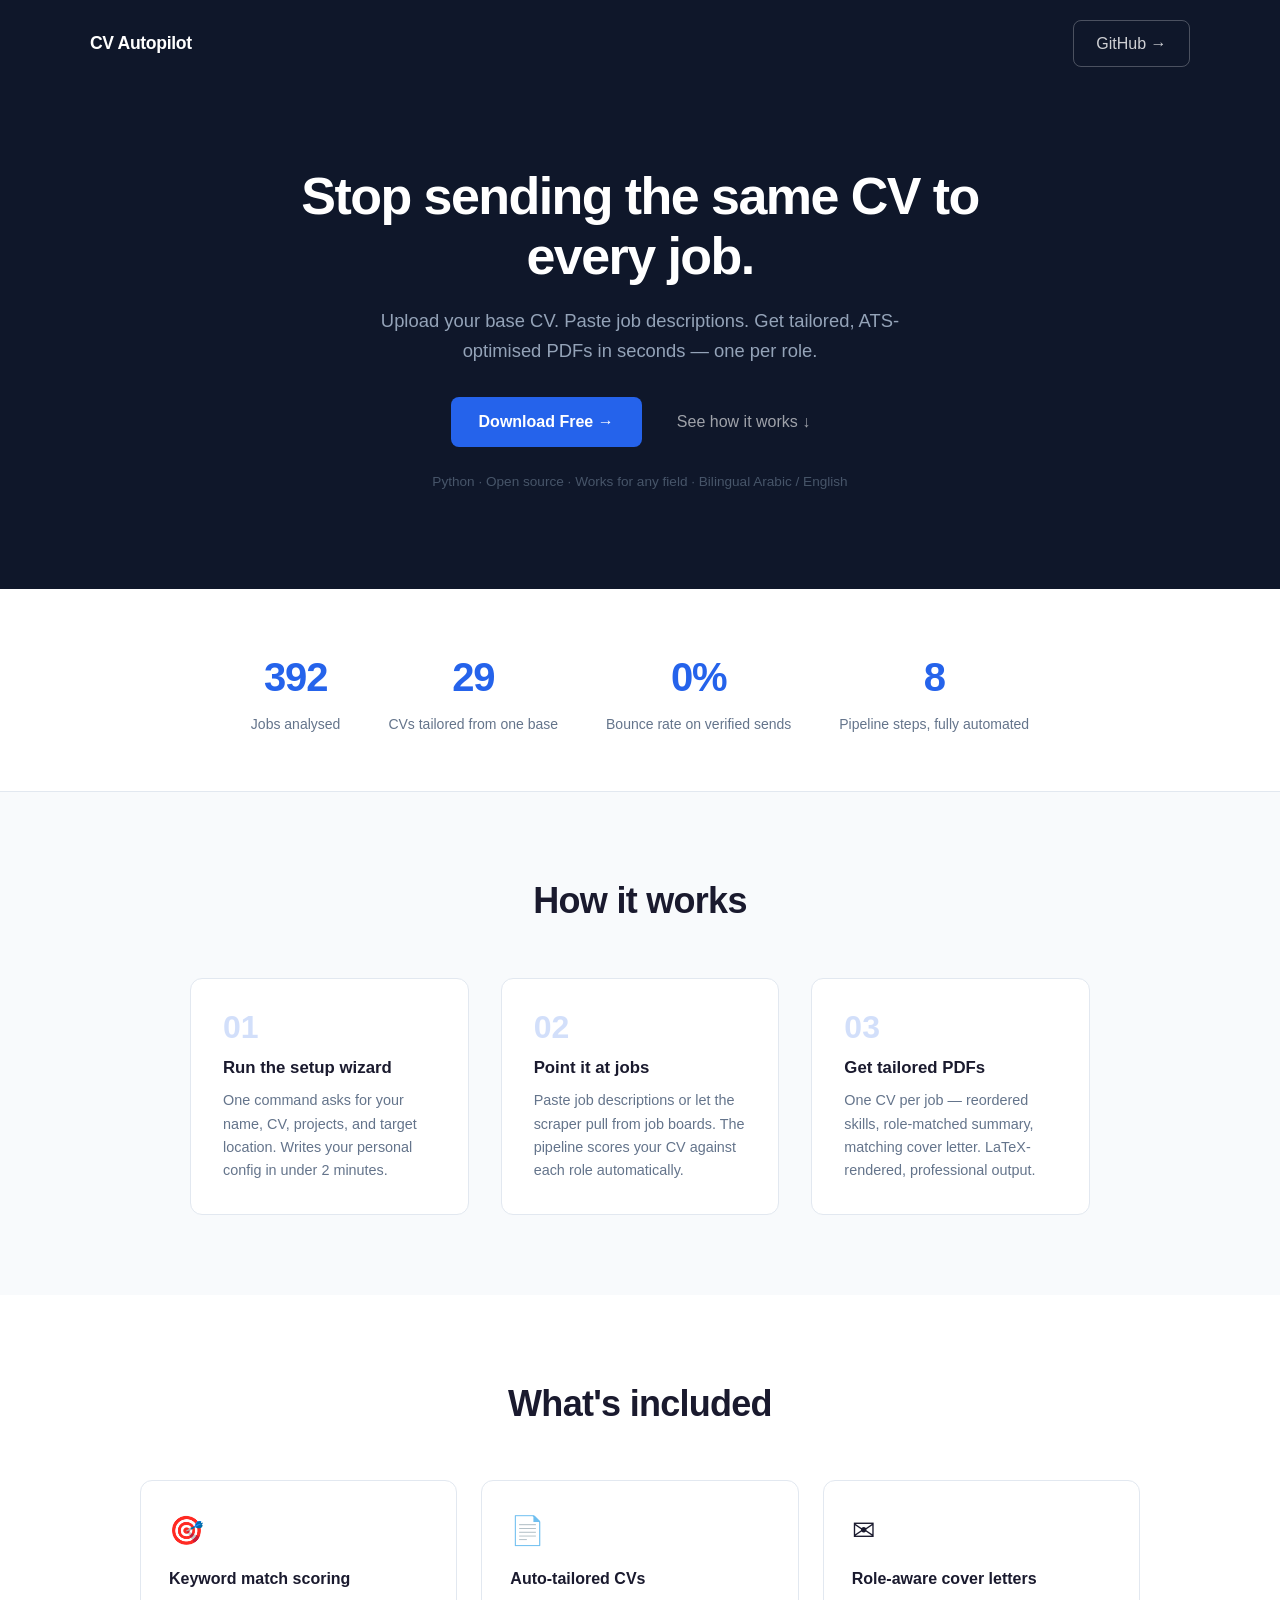
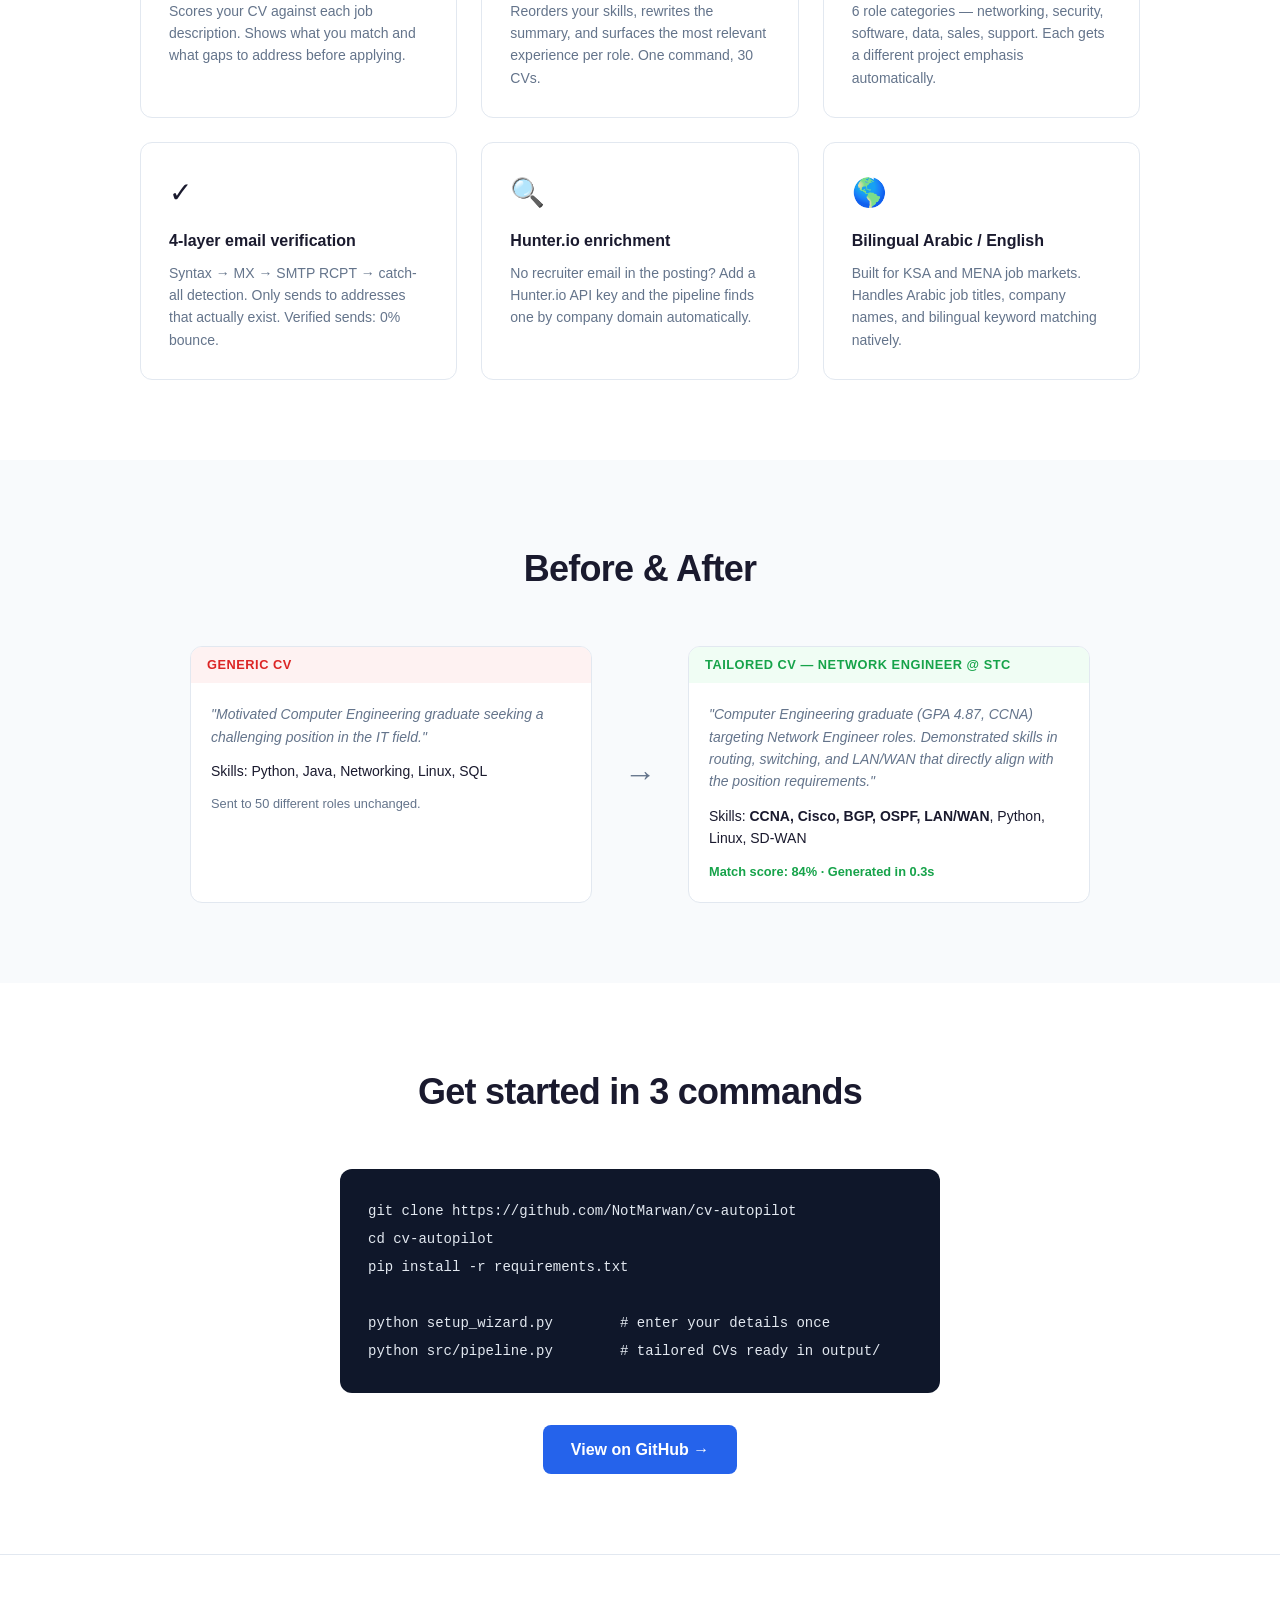
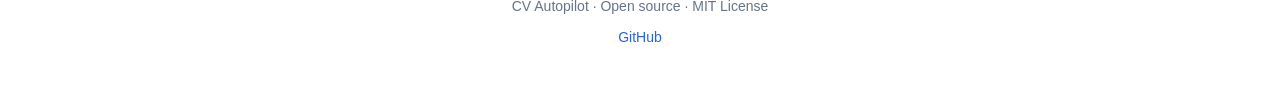
==== landing/index.html @ 98c18f2f "feat: CV Autopilot v0.1 — tailored CVs, cover letters, email enrichment - 8-step pipeline: parse CV " ====
<!DOCTYPE html>
<html lang="en">
<head>
  <meta charset="UTF-8">
  <meta name="viewport" content="width=device-width, initial-scale=1.0">
  <title>CV Autopilot — Tailored CVs for Every Job, Automatically</title>
  <link rel="stylesheet" href="style.css">
</head>
<body>

  <header class="hero">
    <nav>
      <span class="logo">CV Autopilot</span>
      <a href="https://github.com/NotMarwan/cv-autopilot" class="btn-outline">GitHub →</a>
    </nav>
    <div class="hero-content">
      <h1>Stop sending the same CV to every job.</h1>
      <p class="subtitle">Upload your base CV. Paste job descriptions. Get tailored, ATS-optimised PDFs in seconds — one per role.</p>
      <div class="hero-cta">
        <a href="https://github.com/NotMarwan/cv-autopilot" class="btn-primary">Download Free →</a>
        <a href="#how" class="btn-ghost">See how it works ↓</a>
      </div>
      <p class="hero-note">Python · Open source · Works for any field · Bilingual Arabic / English</p>
    </div>
  </header>

  <section class="stats">
    <div class="stat"><span class="stat-number">392</span><span class="stat-label">Jobs analysed</span></div>
    <div class="stat"><span class="stat-number">29</span><span class="stat-label">CVs tailored from one base</span></div>
    <div class="stat"><span class="stat-number">0%</span><span class="stat-label">Bounce rate on verified sends</span></div>
    <div class="stat"><span class="stat-number">8</span><span class="stat-label">Pipeline steps, fully automated</span></div>
  </section>

  <section class="how" id="how">
    <h2>How it works</h2>
    <div class="steps">
      <div class="step">
        <div class="step-num">01</div>
        <h3>Run the setup wizard</h3>
        <p>One command asks for your name, CV, projects, and target location. Writes your personal config in under 2 minutes.</p>
      </div>
      <div class="step">
        <div class="step-num">02</div>
        <h3>Point it at jobs</h3>
        <p>Paste job descriptions or let the scraper pull from job boards. The pipeline scores your CV against each role automatically.</p>
      </div>
      <div class="step">
        <div class="step-num">03</div>
        <h3>Get tailored PDFs</h3>
        <p>One CV per job — reordered skills, role-matched summary, matching cover letter. LaTeX-rendered, professional output.</p>
      </div>
    </div>
  </section>

  <section class="features">
    <h2>What's included</h2>
    <div class="feature-grid">
      <div class="feature">
        <div class="feature-icon">&#127919;</div>
        <h3>Keyword match scoring</h3>
        <p>Scores your CV against each job description. Shows what you match and what gaps to address before applying.</p>
      </div>
      <div class="feature">
        <div class="feature-icon">&#128196;</div>
        <h3>Auto-tailored CVs</h3>
        <p>Reorders your skills, rewrites the summary, and surfaces the most relevant experience per role. One command, 30 CVs.</p>
      </div>
      <div class="feature">
        <div class="feature-icon">&#9993;</div>
        <h3>Role-aware cover letters</h3>
        <p>6 role categories — networking, security, software, data, sales, support. Each gets a different project emphasis automatically.</p>
      </div>
      <div class="feature">
        <div class="feature-icon">&#10003;</div>
        <h3>4-layer email verification</h3>
        <p>Syntax &#8594; MX &#8594; SMTP RCPT &#8594; catch-all detection. Only sends to addresses that actually exist. Verified sends: 0% bounce.</p>
      </div>
      <div class="feature">
        <div class="feature-icon">&#128269;</div>
        <h3>Hunter.io enrichment</h3>
        <p>No recruiter email in the posting? Add a Hunter.io API key and the pipeline finds one by company domain automatically.</p>
      </div>
      <div class="feature">
        <div class="feature-icon">&#127758;</div>
        <h3>Bilingual Arabic / English</h3>
        <p>Built for KSA and MENA job markets. Handles Arabic job titles, company names, and bilingual keyword matching natively.</p>
      </div>
    </div>
  </section>

  <section class="before-after">
    <h2>Before &amp; After</h2>
    <div class="comparison">
      <div class="before">
        <div class="label bad">Generic CV</div>
        <div class="cv-preview">
          <p class="cv-summary">"Motivated Computer Engineering graduate seeking a challenging position in the IT field."</p>
          <p class="cv-skills">Skills: Python, Java, Networking, Linux, SQL</p>
          <p class="cv-note">Sent to 50 different roles unchanged.</p>
        </div>
      </div>
      <div class="arrow">&#8594;</div>
      <div class="after">
        <div class="label good">Tailored CV — Network Engineer @ STC</div>
        <div class="cv-preview">
          <p class="cv-summary">"Computer Engineering graduate (GPA 4.87, CCNA) targeting Network Engineer roles. Demonstrated skills in routing, switching, and LAN/WAN that directly align with the position requirements."</p>
          <p class="cv-skills">Skills: <strong>CCNA, Cisco, BGP, OSPF, LAN/WAN</strong>, Python, Linux, SD-WAN</p>
          <p class="cv-note match">Match score: 84% · Generated in 0.3s</p>
        </div>
      </div>
    </div>
  </section>

  <section class="quickstart">
    <h2>Get started in 3 commands</h2>
    <pre class="code-block"><code>git clone https://github.com/NotMarwan/cv-autopilot
cd cv-autopilot
pip install -r requirements.txt

python setup_wizard.py        # enter your details once
python src/pipeline.py        # tailored CVs ready in output/</code></pre>
    <a href="https://github.com/NotMarwan/cv-autopilot" class="btn-primary">View on GitHub &#8594;</a>
  </section>

  <footer>
    <p>CV Autopilot &middot; Open source &middot; MIT License</p>
    <p><a href="https://github.com/NotMarwan/cv-autopilot">GitHub</a></p>
  </footer>

</body>
</html>
---- landing/style.css ----
/* ── Reset & base ── */
*, *::before, *::after { box-sizing: border-box; margin: 0; padding: 0; }
body {
  font-family: -apple-system, BlinkMacSystemFont, 'Segoe UI', sans-serif;
  color: #1a1a2e;
  background: #fff;
  line-height: 1.6;
}
a { color: inherit; text-decoration: none; }

/* ── Design tokens ── */
:root {
  --accent:      #2563eb;
  --accent-dark: #1d4ed8;
  --bg-dark:     #0f172a;
  --bg-subtle:   #f8fafc;
  --border:      #e2e8f0;
  --text-muted:  #64748b;
  --green:       #16a34a;
  --red:         #dc2626;
}

/* ── Buttons ── */
.btn-primary {
  display: inline-block;
  padding: .75rem 1.75rem;
  background: var(--accent);
  color: #fff;
  border-radius: 8px;
  font-weight: 600;
  transition: background .15s;
}
.btn-primary:hover { background: var(--accent-dark); }

.btn-outline {
  display: inline-block;
  padding: .6rem 1.4rem;
  border: 1.5px solid rgba(255,255,255,.25);
  border-radius: 8px;
  font-weight: 500;
  color: rgba(255,255,255,.8);
  transition: border-color .15s, color .15s;
}
.btn-outline:hover { border-color: #fff; color: #fff; }

.btn-ghost {
  display: inline-block;
  padding: .75rem 1.2rem;
  color: rgba(255,255,255,.6);
  font-weight: 500;
}
.btn-ghost:hover { color: #fff; }

/* ── Hero ── */
.hero { background: var(--bg-dark); color: #fff; padding: 0 1.5rem; }

nav {
  display: flex;
  justify-content: space-between;
  align-items: center;
  max-width: 1100px;
  margin: 0 auto;
  padding: 1.25rem 0;
}
.logo { font-weight: 700; font-size: 1.1rem; letter-spacing: -.02em; }

.hero-content {
  max-width: 680px;
  margin: 0 auto;
  padding: 5rem 0 6rem;
  text-align: center;
}
h1 {
  font-size: clamp(2rem, 5vw, 3.25rem);
  font-weight: 800;
  letter-spacing: -.03em;
  line-height: 1.15;
  margin-bottom: 1.25rem;
}
.subtitle {
  font-size: 1.15rem;
  color: #94a3b8;
  margin-bottom: 2rem;
  max-width: 540px;
  margin-left: auto;
  margin-right: auto;
}
.hero-cta {
  display: flex;
  gap: 1rem;
  justify-content: center;
  flex-wrap: wrap;
  margin-bottom: 1.5rem;
}
.hero-note { font-size: .85rem; color: #475569; }

/* ── Stats ── */
.stats {
  display: flex;
  justify-content: center;
  gap: 3rem;
  flex-wrap: wrap;
  padding: 3.5rem 1.5rem;
  border-bottom: 1px solid var(--border);
}
.stat { text-align: center; }
.stat-number {
  display: block;
  font-size: 2.5rem;
  font-weight: 800;
  color: var(--accent);
  letter-spacing: -.03em;
}
.stat-label {
  display: block;
  font-size: .875rem;
  color: var(--text-muted);
  margin-top: .25rem;
}

/* ── Shared section ── */
section { padding: 5rem 1.5rem; }
section h2 {
  font-size: clamp(1.5rem, 3vw, 2.25rem);
  font-weight: 700;
  letter-spacing: -.02em;
  text-align: center;
  margin-bottom: 3rem;
}

/* ── How it works ── */
.how { background: var(--bg-subtle); }
.steps {
  display: flex;
  gap: 2rem;
  max-width: 900px;
  margin: 0 auto;
  flex-wrap: wrap;
}
.step {
  flex: 1;
  min-width: 220px;
  background: #fff;
  padding: 2rem;
  border-radius: 12px;
  border: 1px solid var(--border);
}
.step-num {
  font-size: 2rem;
  font-weight: 800;
  color: var(--accent);
  opacity: .2;
  margin-bottom: .75rem;
  line-height: 1;
}
.step h3 { font-size: 1.05rem; font-weight: 600; margin-bottom: .5rem; }
.step p  { font-size: .9rem; color: var(--text-muted); }

/* ── Features ── */
.feature-grid {
  display: grid;
  grid-template-columns: repeat(auto-fit, minmax(260px, 1fr));
  gap: 1.5rem;
  max-width: 1000px;
  margin: 0 auto;
}
.feature {
  padding: 1.75rem;
  border: 1px solid var(--border);
  border-radius: 12px;
}
.feature-icon { font-size: 1.75rem; margin-bottom: .75rem; }
.feature h3 { font-size: 1rem; font-weight: 600; margin-bottom: .5rem; }
.feature p  { font-size: .875rem; color: var(--text-muted); }

/* ── Before / After ── */
.before-after { background: var(--bg-subtle); }
.comparison {
  display: flex;
  align-items: stretch;
  gap: 1.5rem;
  max-width: 900px;
  margin: 0 auto;
  flex-wrap: wrap;
}
.before, .after {
  flex: 1;
  min-width: 260px;
  background: #fff;
  border-radius: 12px;
  border: 1px solid var(--border);
  overflow: hidden;
}
.label {
  padding: .5rem 1rem;
  font-size: .8rem;
  font-weight: 600;
  letter-spacing: .04em;
  text-transform: uppercase;
}
.label.bad  { background: #fef2f2; color: var(--red);   }
.label.good { background: #f0fdf4; color: var(--green); }
.cv-preview { padding: 1.25rem; }
.cv-summary { font-size: .875rem; font-style: italic; color: var(--text-muted); margin-bottom: .75rem; }
.cv-skills  { font-size: .875rem; margin-bottom: .75rem; }
.cv-note    { font-size: .8rem; color: var(--text-muted); }
.cv-note.match { color: var(--green); font-weight: 600; }
.arrow {
  display: flex;
  align-items: center;
  font-size: 2rem;
  color: var(--text-muted);
  padding: .5rem;
  align-self: center;
}

/* ── Quickstart ── */
.quickstart { text-align: center; }
.code-block {
  background: var(--bg-dark);
  color: #e2e8f0;
  padding: 1.75rem;
  border-radius: 12px;
  text-align: left;
  font-size: .875rem;
  line-height: 2;
  max-width: 600px;
  margin: 0 auto 2rem;
  overflow-x: auto;
}

/* ── Footer ── */
footer {
  text-align: center;
  padding: 2.5rem 1.5rem;
  border-top: 1px solid var(--border);
  color: var(--text-muted);
  font-size: .875rem;
}
footer a { color: var(--accent); }
footer p + p { margin-top: .5rem; }

/* ── Mobile tweaks ── */
@media (max-width: 640px) {
  .arrow { display: none; }
  .before, .after { min-width: 100%; }
  .stats { gap: 1.5rem; }
}
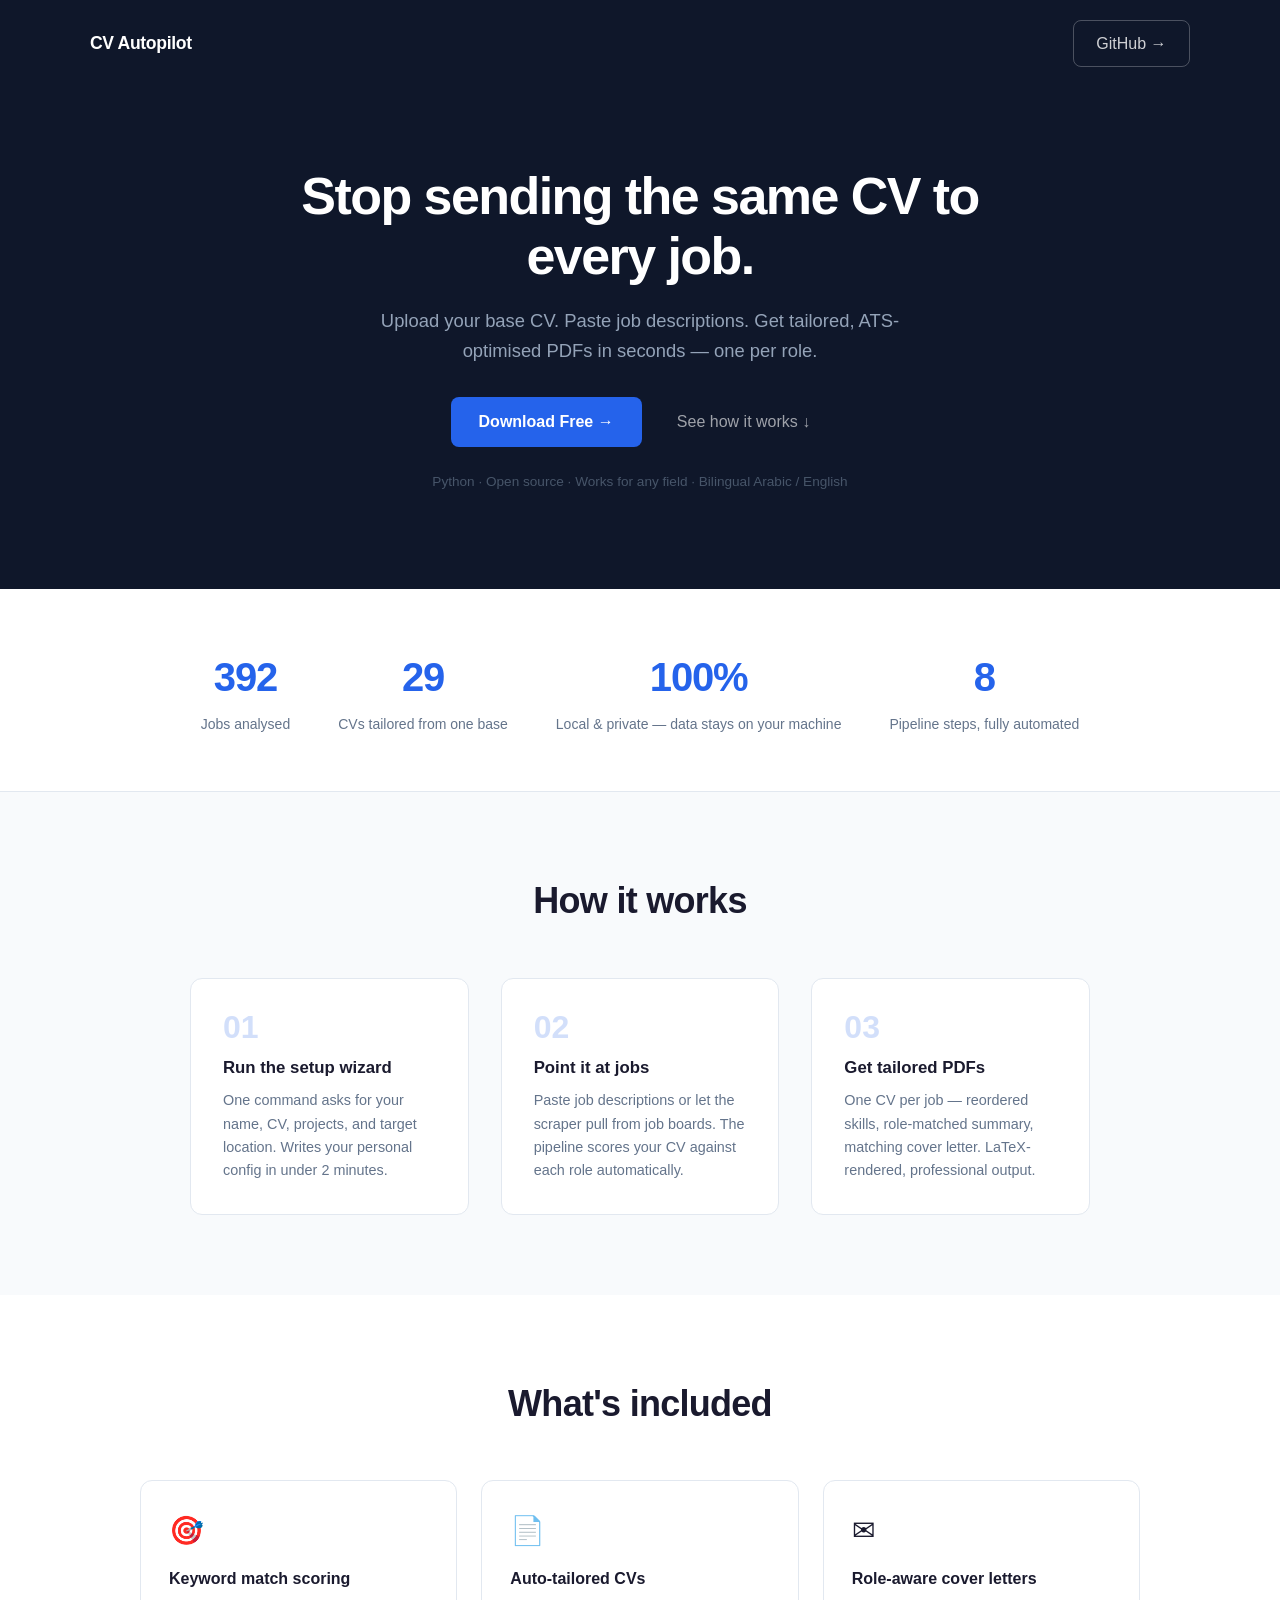
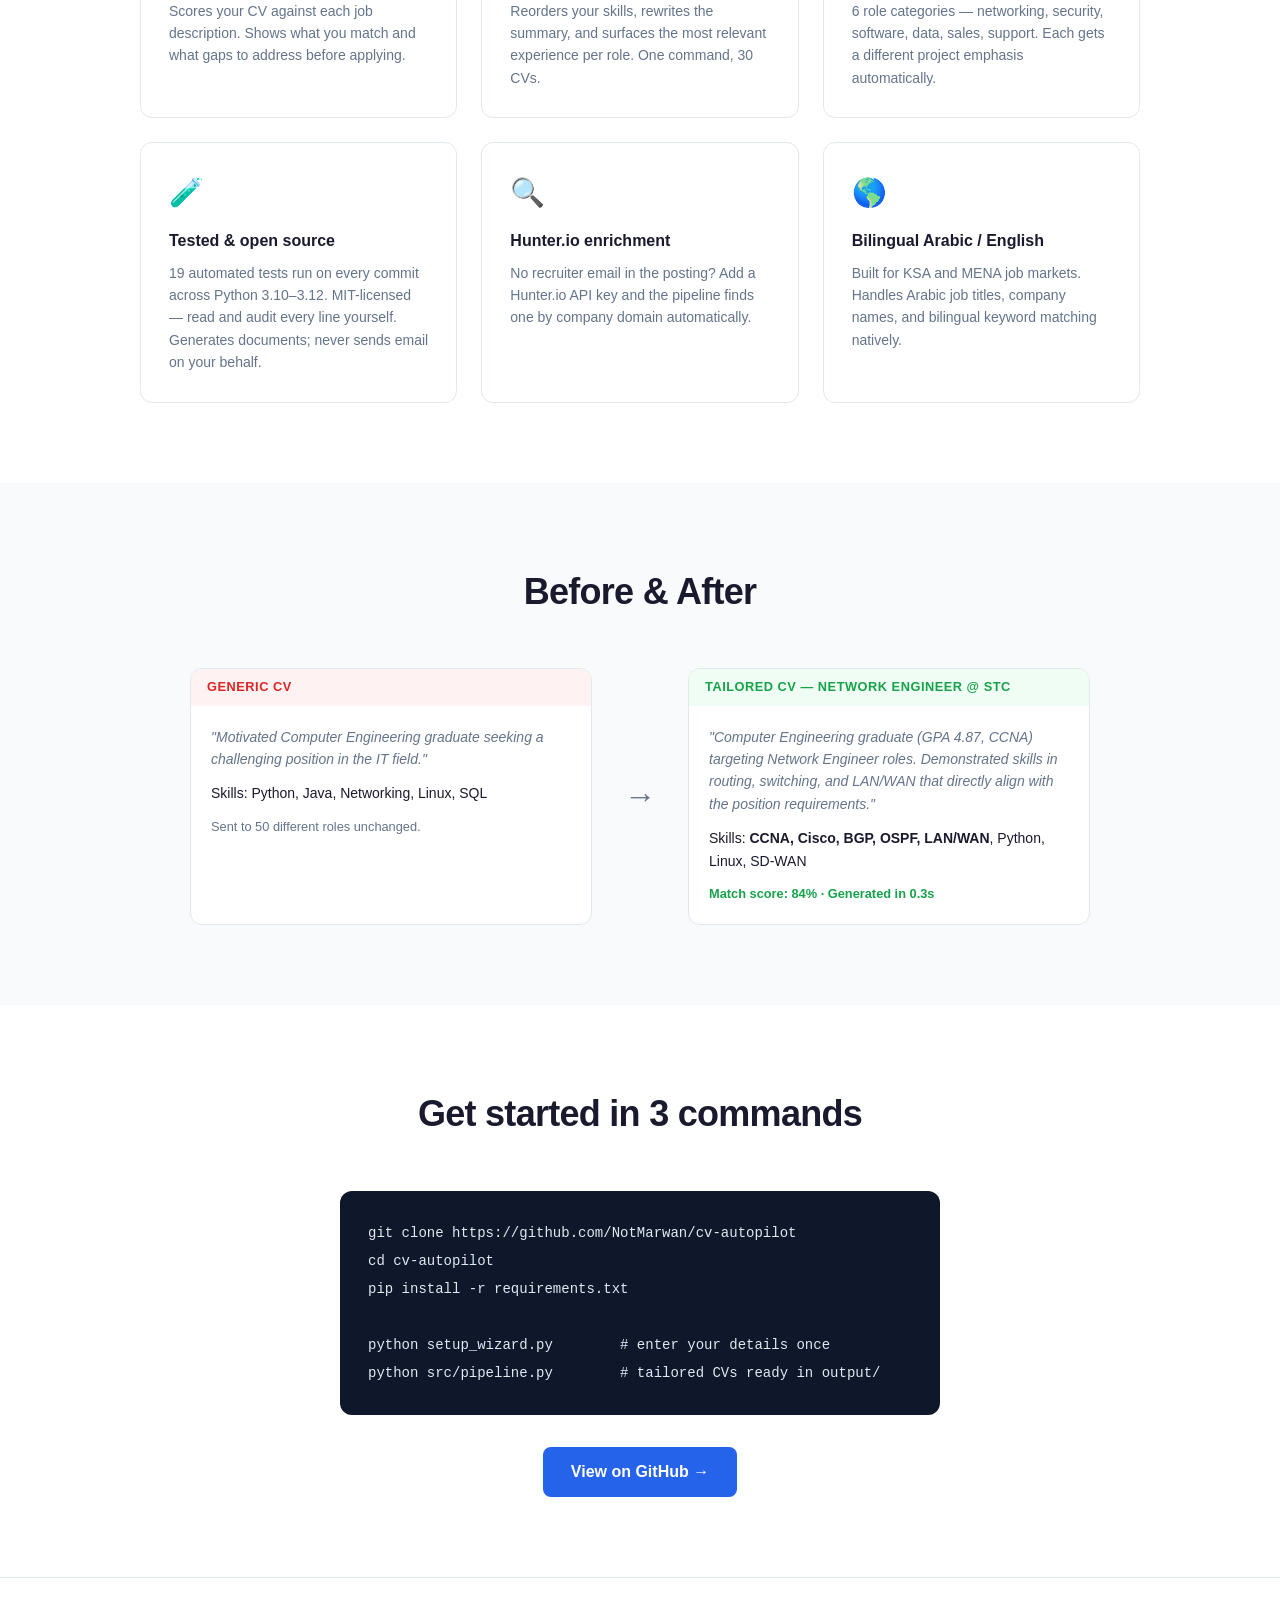
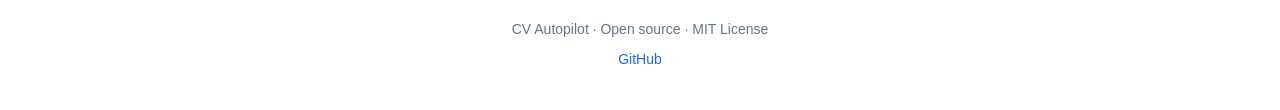
==== commit 64ec4b46: "fix(landing): honest stats — local/private + tested/open-source Replaced two claims that describe th" ====
--- a/landing/index.html
+++ b/landing/index.html
@@ -27,7 +27,7 @@
   <section class="stats">
     <div class="stat"><span class="stat-number">392</span><span class="stat-label">Jobs analysed</span></div>
     <div class="stat"><span class="stat-number">29</span><span class="stat-label">CVs tailored from one base</span></div>
-    <div class="stat"><span class="stat-number">0%</span><span class="stat-label">Bounce rate on verified sends</span></div>
+    <div class="stat"><span class="stat-number">100%</span><span class="stat-label">Local &amp; private — data stays on your machine</span></div>
     <div class="stat"><span class="stat-number">8</span><span class="stat-label">Pipeline steps, fully automated</span></div>
   </section>
 
@@ -71,9 +71,9 @@
         <p>6 role categories — networking, security, software, data, sales, support. Each gets a different project emphasis automatically.</p>
       </div>
       <div class="feature">
-        <div class="feature-icon">&#10003;</div>
-        <h3>4-layer email verification</h3>
-        <p>Syntax &#8594; MX &#8594; SMTP RCPT &#8594; catch-all detection. Only sends to addresses that actually exist. Verified sends: 0% bounce.</p>
+        <div class="feature-icon">&#129514;</div>
+        <h3>Tested &amp; open source</h3>
+        <p>19 automated tests run on every commit across Python 3.10&#8211;3.12. MIT-licensed — read and audit every line yourself. Generates documents; never sends email on your behalf.</p>
       </div>
       <div class="feature">
         <div class="feature-icon">&#128269;</div>
